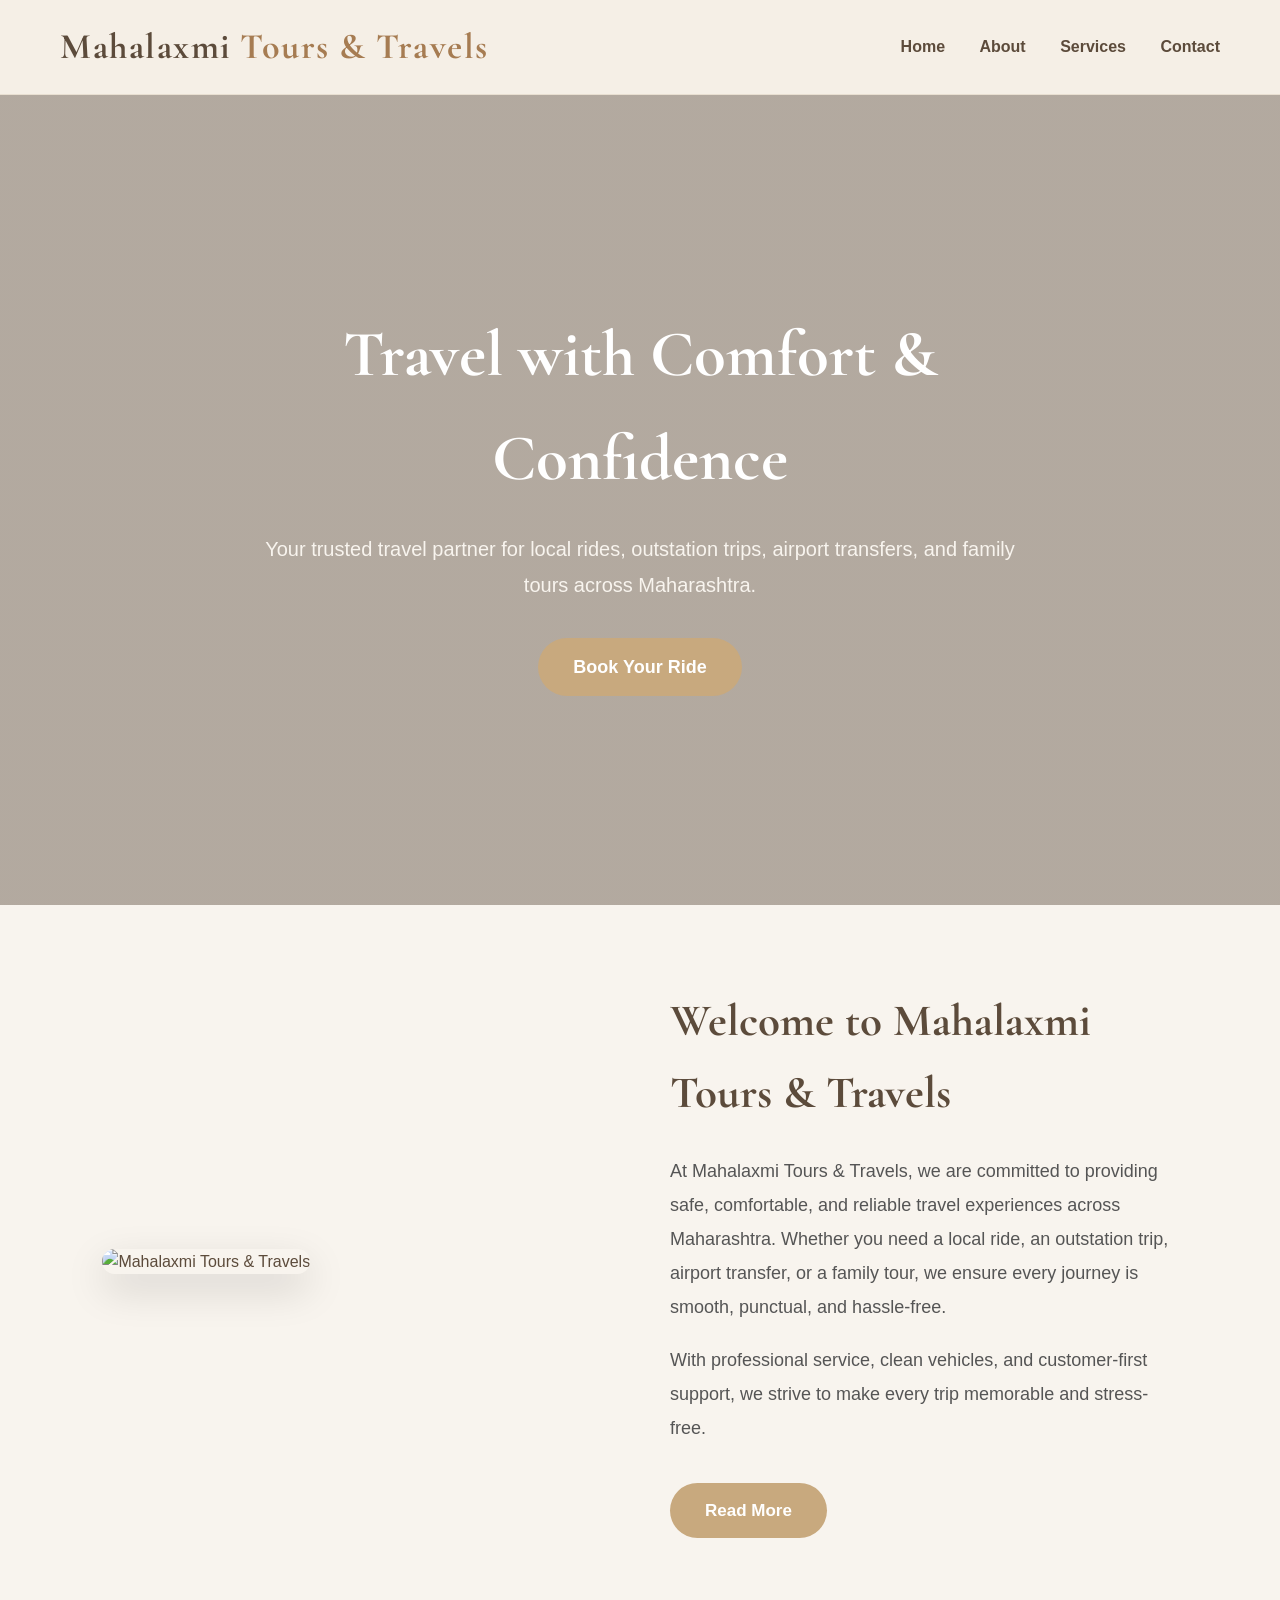
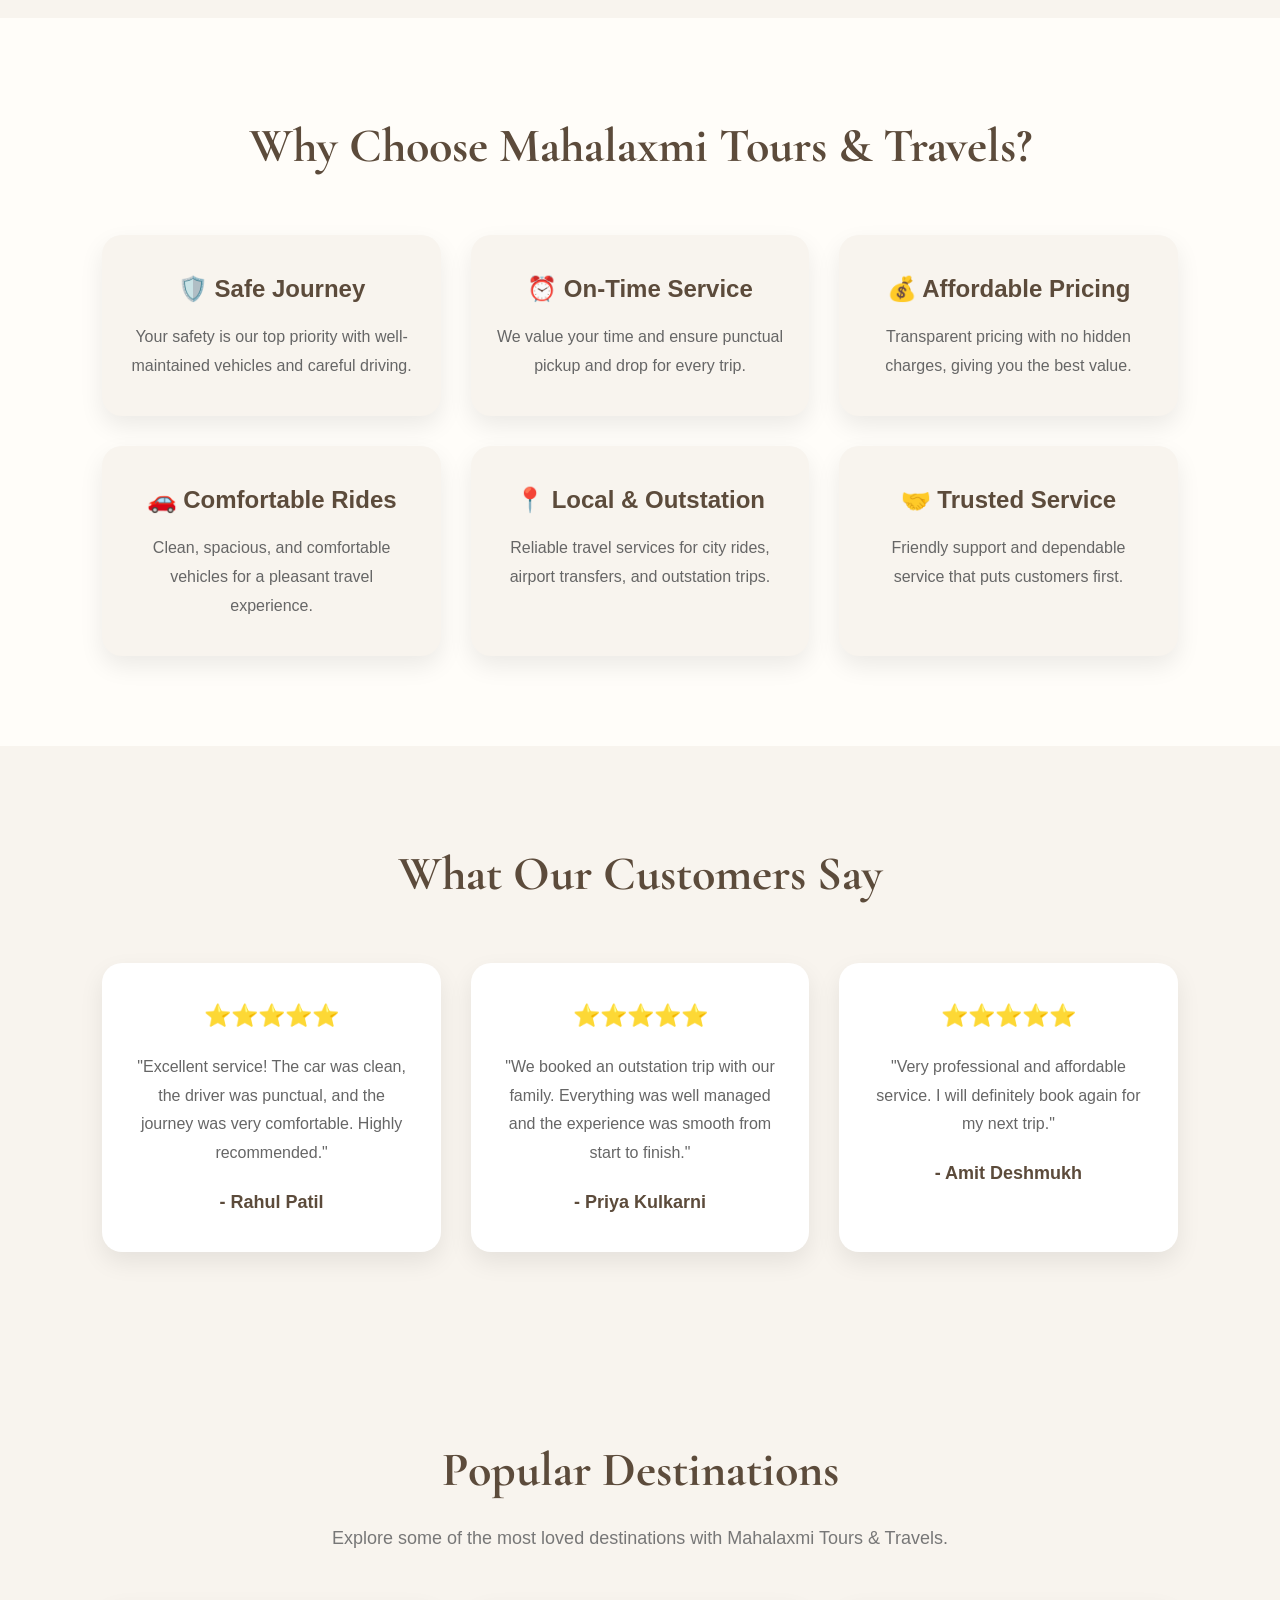
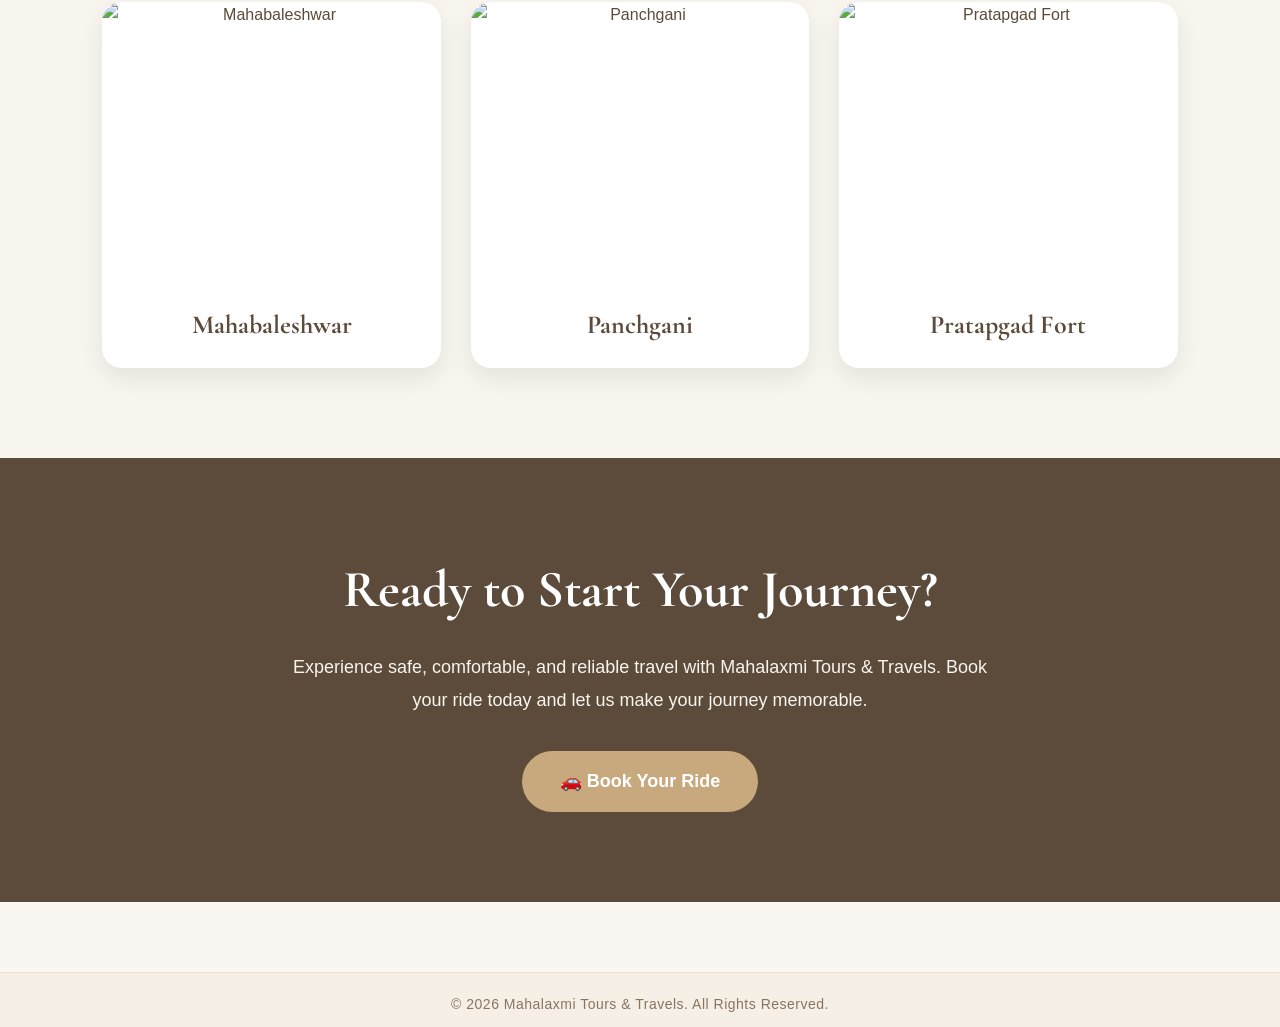
==== index.html @ e26c2c6f "Add files via upload" ====
<!DOCTYPE html> 
<html lang="en">
<head>
    <meta charset="UTF-8">
    <title>Mahalaxmi Tours and Travels</title>

    <link href="https://fonts.googleapis.com/css2?family=Poppins&display=swap" rel="stylesheet">

    <link rel="stylesheet" href="style.css">
    <link href="https://fonts.googleapis.com/css2?family=Cormorant+Garamond:wght@600;700&display=swap" rel="stylesheet">
</head>
<body>

    <!-- Navbar -->
    <header>
      <h1>
    Mahalaxmi
    <span>Tours & Travels</span>
</h1>
        <nav>
            <a href="#home">Home</a>
            <a href="about.html">About</a>
            <a href="services.html">Services</a>
            <a href="contact.html">Contact</a>
        </nav>
    </header>

    <section class="hero">

    <div class="hero-content">

        <h2>Travel with Comfort & Confidence</h2>

        <p>
            Your trusted travel partner for local rides,
            outstation trips, airport transfers, and family tours
            across Maharashtra.
        </p>

        <a href="contact.html" class="hero-btn">
            Book Your Ride
        </a>

    </div>

</section>

<section class="welcome">

    <div class="welcome-container">

        <div class="welcome-image">
            <img src="images/about.jpg" alt="Mahalaxmi Tours & Travels">
        </div>

        <div class="welcome-content">

            <h2>Welcome to Mahalaxmi Tours & Travels</h2>

            <p>
                At Mahalaxmi Tours & Travels, we are committed to providing
                safe, comfortable, and reliable travel experiences across
                Maharashtra. Whether you need a local ride, an outstation trip,
                airport transfer, or a family tour, we ensure every journey is
                smooth, punctual, and hassle-free.
            </p>

            <p>
                With professional service, clean vehicles, and customer-first
                support, we strive to make every trip memorable and stress-free.
            </p>

            <a href="about.html" class="read-btn">Read More</a>

        </div>

    </div>

</section>

<section class="why-choose">

    <h2>Why Choose Mahalaxmi Tours & Travels?</h2>

    <div class="why-container">

        <div class="why-card">
            <h3>🛡️ Safe Journey</h3>
            <p>Your safety is our top priority with well-maintained vehicles and careful driving.</p>
        </div>

        <div class="why-card">
            <h3>⏰ On-Time Service</h3>
            <p>We value your time and ensure punctual pickup and drop for every trip.</p>
        </div>

        <div class="why-card">
            <h3>💰 Affordable Pricing</h3>
            <p>Transparent pricing with no hidden charges, giving you the best value.</p>
        </div>

        <div class="why-card">
            <h3>🚗 Comfortable Rides</h3>
            <p>Clean, spacious, and comfortable vehicles for a pleasant travel experience.</p>
        </div>

        <div class="why-card">
            <h3>📍 Local & Outstation</h3>
            <p>Reliable travel services for city rides, airport transfers, and outstation trips.</p>
        </div>

        <div class="why-card">
            <h3>🤝 Trusted Service</h3>
            <p>Friendly support and dependable service that puts customers first.</p>
        </div>

    </div>

</section>

<section class="reviews">

    <h2>What Our Customers Say</h2>

    <div class="review-container">

        <div class="review-card">
            <h3>⭐⭐⭐⭐⭐</h3>
            <p>
                "Excellent service! The car was clean, the driver was punctual,
                and the journey was very comfortable. Highly recommended."
            </p>
            <h4>- Rahul Patil</h4>
        </div>

        <div class="review-card">
            <h3>⭐⭐⭐⭐⭐</h3>
            <p>
                "We booked an outstation trip with our family. Everything was
                well managed and the experience was smooth from start to finish."
            </p>
            <h4>- Priya Kulkarni</h4>
        </div>

        <div class="review-card">
            <h3>⭐⭐⭐⭐⭐</h3>
            <p>
                "Very professional and affordable service. I will definitely
                book again for my next trip."
            </p>
            <h4>- Amit Deshmukh</h4>
        </div>

    </div>

</section>

<section class="destinations">

    <h2>Popular Destinations</h2>
    <p class="destination-subtitle">
        Explore some of the most loved destinations with Mahalaxmi Tours & Travels.
    </p>

    <div class="destination-container">

        <div class="destination-card">
            <img src="images/mahabaleshwar.png" alt="Mahabaleshwar">
            <h3>Mahabaleshwar</h3>
        </div>

        <div class="destination-card">
            <img src="images/panchgani.jpg" alt="Panchgani">
            <h3>Panchgani</h3>
        </div>

        <div class="destination-card">
            <img src="images/pratapgad.jpg" alt="Pratapgad Fort">
            <h3>Pratapgad Fort</h3>
        </div>

    </div>

</section>

<section class="cta">

    <div class="cta-content">

        <h2>Ready to Start Your Journey?</h2>

        <p>
            Experience safe, comfortable, and reliable travel with
            Mahalaxmi Tours & Travels. Book your ride today and let
            us make your journey memorable.
        </p>

        <a href="contact.html" class="cta-btn">
            🚗 Book Your Ride
        </a>

    </div>

</section>


    

















    <footer>
        <p>© 2026 Mahalaxmi Tours & Travels. All Rights Reserved.</p>
    </footer>

</body>
</html>
---- style.css ----
* {
    margin: 0;
    padding: 0;
    box-sizing: border-box;
}

body {
    font-family: Arial, sans-serif;
    background-color: #FAF7F2;
    color: #5C4B3B;
    line-height: 1.6;
}

header {
    background: #F5EFE6;
    padding: 18px 60px;
    display: flex;
    justify-content: space-between;
    align-items: center;
    position: sticky;
    top: 0;
    z-index: 1000;
    border-bottom: 1px solid #E8DFD1;
}

header h1{
    font-family: 'Cormorant Garamond', serif;
    font-size: 36px;
    font-weight: 700;
    letter-spacing: 1.5px;
    color: #5C4B3B;
}

header h1 span{
    color: #A67C52;
}

nav a {
    color: #5C4B3B;
    text-decoration: none;
    margin-left: 30px;
    font-size: 16px;
    font-weight: 600;
    position: relative;
    transition: 0.3s;
}

nav a:hover {
    color: #A67C52;
}

footer{
    background: #F5EFE6;
    border-top: 1px solid #E8DFD1;
    text-align: center;
    padding: 12px 20px;
    margin-top: 70px;
}

footer p{
    color: #5C4B3B;
    font-size: 15px;
    letter-spacing: 0.5px;
}

footer p:last-child{
    margin-top: 8px;
    color: #8A7460;
    font-size: 14px;
}

.contact-container {
    max-width: 1100px;
    margin: 40px auto;
    padding: 0 40px;
}
.contact-container h2{
    font-family: 'Cormorant Garamond', serif;
    font-size: 54px;
    font-weight: 700;
    color: #5C4B3B;
    letter-spacing: 2px;
    margin-bottom: 20px;
}

.contact-subtitle {
    color: #7A6753;
    font-size: 18px;
    line-height: 1.8;
    max-width: 650px;
    margin-bottom: 45px;
}

.contact-cards{
    display: flex;
    gap: 25px;
    margin-top: 40px;
    flex-wrap: wrap;
}

.contact-card{
    flex: 1;
    min-width: 280px;
    background: #FFFFFF;
    border: 1px solid #E8DFD1;
    border-radius: 18px;
    padding: 30px;
    transition: 0.3s ease;
}

.contact-card:hover{
    transform: translateY(-6px);
    box-shadow: 0 12px 25px rgba(92,75,59,0.12);
}

.contact-card h3{
    color:#5C4B3B;
    margin-bottom:15px;
    font-size:22px;
}

.contact-card p{
    color:#7A6753;
    font-size:17px;
    line-height:1.8;
}
.contact-buttons{
    display: flex;
    gap: 20px;
    margin-top: 45px;
    flex-wrap: wrap;
}

.contact-buttons a{
    text-decoration: none;
    padding: 15px 30px;
    border-radius: 12px;
    font-size: 16px;
    font-weight: 600;
    transition: all 0.3s ease;
}
.btn-primary{
    background: #5C4B3B;
    color: #FAF7F2;
}

.btn-primary:hover{
    background: #A67C52;
}
.btn-secondary{
    background: #5C4B3B;
    color: #FAF7F2;
    border: 1px solid #5C4B3B;
}

.btn-secondary:hover{
    background: #A67C52;
    border-color: #A67C52;
    color: #FAF7F2;
}
.contact-page{
    display: flex;
    justify-content: center;
    align-items: center;
    padding: 70px 20px;
}

.contact-box{
    width: 100%;
    max-width: 950px;
    background: #FFFFFF;
    border: 1px solid #E8DFD1;
    border-radius: 20px;
    padding: 50px;
    box-shadow: 0 12px 35px rgba(92,75,59,0.08);
}

.hero{
    height: 90vh;
    background: linear-gradient(rgba(92,75,59,0.45), rgba(92,75,59,0.45)),
                url("images/hero.png");
    background-size: cover;
    background-position: center;
    background-repeat: no-repeat;
    display: flex;
    justify-content: center;
    align-items: center;
    text-align: center;
}

.hero-content{
    max-width: 750px;
}

.hero-content h2{
    font-family: 'Cormorant Garamond', serif;
    font-size: 65px;
    color: #FFFFFF;
    margin-bottom: 20px;
}

.hero-content p{
    font-size: 20px;
    color: #F8F4EE;
    line-height: 1.8;
    margin-bottom: 35px;
}

.hero-btn{
    display: inline-block;
    text-decoration: none;
    background: #C8A97E;
    color: #FFFFFF;
    padding: 15px 35px;
    border-radius: 50px;
    font-size: 18px;
    font-weight: 600;
    transition: 0.3s;
}

.hero-btn:hover{
    background: #A67C52;
}
/* Welcome Section */

.welcome{
    padding: 80px 8%;
    background: #F8F4EE;
}

.welcome-container{
    display: flex;
    align-items: center;
    justify-content: space-between;
    gap: 60px;
}

.welcome-image{
    flex: 1;
}

.welcome-image img{
    width: 100%;
    border-radius: 20px;
    box-shadow: 0 15px 40px rgba(0,0,0,0.15);
}

.welcome-content{
    flex: 1;
}

.welcome-content h2{
    font-size: 45px;
    color: #5C4B3B;
    margin-bottom: 25px;
    font-family: "Cormorant Garamond", serif;
}

.welcome-content p{
    font-size: 18px;
    line-height: 1.9;
    color: #555;
    margin-bottom: 18px;
}

.read-btn{
    display: inline-block;
    margin-top: 20px;
    padding: 14px 35px;
    background: #C8A97E;
    color: white;
    text-decoration: none;
    border-radius: 50px;
    font-size: 17px;
    font-weight: 600;
    transition: .3s;
}

.read-btn:hover{
    background: #A67C52;
}

@media(max-width:900px){

    .welcome-container{
        flex-direction: column;
    }

    .welcome-content{
        text-align:center;
    }

}
/* ==========================
   WHY CHOOSE US
========================== */

.why-choose{
    padding: 90px 8%;
    background: #FFFDF9;
    text-align: center;
}

.why-choose h2{
    font-family: "Cormorant Garamond", serif;
    font-size: 48px;
    color: #5C4B3B;
    margin-bottom: 50px;
}

.why-container{
    display: grid;
    grid-template-columns: repeat(3,1fr);
    gap: 30px;
}

.why-card{
    background: #F8F4EE;
    padding: 35px 25px;
    border-radius: 20px;
    box-shadow: 0 10px 25px rgba(0,0,0,0.08);
    transition: all 0.3s ease;
}

.why-card:hover{
    transform: translateY(-8px);
    box-shadow: 0 18px 35px rgba(0,0,0,0.12);
}

.why-card h3{
    color: #5C4B3B;
    font-size: 24px;
    margin-bottom: 15px;
}

.why-card p{
    color: #666;
    line-height: 1.8;
    font-size: 16px;
}

@media(max-width:992px){

    .why-container{
        grid-template-columns: repeat(2,1fr);
    }

}

@media(max-width:600px){

    .why-container{
        grid-template-columns:1fr;
    }

    .why-choose h2{
        font-size:36px;
    }

}

/* ==========================
   CUSTOMER REVIEWS
========================== */

.reviews{
    padding: 90px 8%;
    background: #F8F4EE;
    text-align: center;
}

.reviews h2{
    font-family: "Cormorant Garamond", serif;
    font-size: 48px;
    color: #5C4B3B;
    margin-bottom: 50px;
}

.review-container{
    display: grid;
    grid-template-columns: repeat(3,1fr);
    gap: 30px;
}

.review-card{
    background: #FFFFFF;
    padding: 35px 30px;
    border-radius: 20px;
    box-shadow: 0 10px 25px rgba(0,0,0,0.08);
    transition: 0.3s;
}

.review-card:hover{
    transform: translateY(-8px);
    box-shadow: 0 18px 35px rgba(0,0,0,0.12);
}

.review-card h3{
    font-size: 22px;
    margin-bottom: 20px;
}

.review-card p{
    color: #666;
    line-height: 1.8;
    font-size: 16px;
    margin-bottom: 20px;
}

.review-card h4{
    color: #5C4B3B;
    font-size: 18px;
}
@media(max-width:992px){

    .review-container{
        grid-template-columns: repeat(2,1fr);
    }

}

@media(max-width:600px){

    .review-container{
        grid-template-columns:1fr;
    }

    .reviews h2{
        font-size:36px;
    }

}
/* ==========================
   CALL TO ACTION
========================== */

.cta{
    background:#5C4B3B;
    padding:90px 20px;
    text-align:center;
}

.cta-content{
    max-width:700px;
    margin:auto;
}

.cta h2{
    font-family:'Cormorant Garamond', serif;
    font-size:52px;
    color:#fff;
    margin-bottom:20px;
}

.cta p{
    color:#F8F4EE;
    font-size:18px;
    line-height:1.8;
    margin-bottom:35px;
}

.cta-btn{
    display:inline-block;
    text-decoration:none;
    background:#C8A97E;
    color:#fff;
    padding:16px 38px;
    border-radius:50px;
    font-size:18px;
    font-weight:600;
    transition:.3s;
}

.cta-btn:hover{
    background:#fff;
    color:#5C4B3B;
}

/* ==========================
   POPULAR DESTINATIONS
========================== */

.destinations{
    padding: 90px 8%;
    background: #F8F4EE;
    text-align: center;
}

.destinations h2{
    font-family: "Cormorant Garamond", serif;
    font-size: 48px;
    color: #5C4B3B;
    margin-bottom: 15px;
}

.destination-subtitle{
    color: #777;
    font-size: 18px;
    margin-bottom: 50px;
}

.destination-container{
    display: grid;
    grid-template-columns: repeat(3,1fr);
    gap: 30px;
}

.destination-card{
    background: #fff;
    border-radius: 20px;
    overflow: hidden;
    box-shadow: 0 10px 25px rgba(0,0,0,.08);
    transition: .3s;
}

.destination-card:hover{
    transform: translateY(-10px);
    box-shadow: 0 20px 40px rgba(0,0,0,.15);
}

.destination-card img{
    width: 100%;
    height: 280px;
    object-fit: cover;
    display: block;
}

.destination-card h3{
    padding: 22px;
    font-size: 26px;
    color: #5C4B3B;
    font-family: "Cormorant Garamond", serif;
}

@media(max-width:992px){

    .destination-container{
        grid-template-columns: repeat(2,1fr);
    }

}

@media(max-width:650px){

    .destination-container{
        grid-template-columns:1fr;
    }

    .destinations h2{
        font-size:36px;
    }

    .destination-card img{
        height:240px;
    }

}
/* ==========================
   ABOUT HERO
========================== */

.about-hero{
    height: 60vh;
    background: linear-gradient(rgba(0,0,0,0.45), rgba(0,0,0,0.45)),
                url("images/about-banner.jpg");
    background-size: cover;
    background-position: center;
    background-repeat: no-repeat;

    display: flex;
    justify-content: center;
    align-items: center;
    text-align: center;
}

.about-overlay{
    color: white;
    max-width: 800px;
    padding: 20px;
}

.about-overlay h1{
    font-size: 60px;
    font-family: "Cormorant Garamond", serif;
    margin-bottom: 20px;
}

.about-overlay p{
    font-size: 20px;
    line-height: 1.8;
}
@media(max-width:768px){

    .about-overlay h1{
        font-size:40px;
    }

    .about-overlay p{
        font-size:17px;
    }

}
/* ==========================
   WHO WE ARE
========================== */

.who-we-are{
    padding: 90px 8%;
    background: #F8F4EE;
}

.who-container{
    display: flex;
    align-items: center;
    justify-content: space-between;
    gap: 60px;
}

.who-image{
    flex: 1;
}

.who-image img{
    width: 100%;
    border-radius: 20px;
    box-shadow: 0 15px 35px rgba(0,0,0,0.15);
}

.who-content{
    flex: 1;
}

.who-content h2{
    font-family: "Cormorant Garamond", serif;
    font-size: 48px;
    color: #5C4B3B;
    margin-bottom: 25px;
}

.who-content p{
    font-size: 18px;
    line-height: 1.9;
    color: #666;
    margin-bottom: 20px;
}
@media(max-width:900px){

    .who-container{
        flex-direction: column;
    }

    .who-content{
        text-align: center;
    }

}
/* ==========================
   MISSION & VISION
========================== */

.mission-vision{
    padding: 90px 8%;
    background: #FFFDF9;
    text-align: center;
}

.mission-vision h2{
    font-family: "Cormorant Garamond", serif;
    font-size: 48px;
    color: #5C4B3B;
    margin-bottom: 50px;
}

.mv-container{
    display: flex;
    gap: 30px;
    justify-content: center;
}

.mv-card{
    flex: 1;
    background: #F8F4EE;
    padding: 40px 30px;
    border-radius: 20px;
    box-shadow: 0 10px 25px rgba(0,0,0,0.08);
    transition: .3s;
}

.mv-card:hover{
    transform: translateY(-8px);
    box-shadow: 0 18px 35px rgba(0,0,0,0.12);
}

.mv-card h3{
    color: #5C4B3B;
    font-size: 28px;
    margin-bottom: 20px;
}

.mv-card p{
    color: #666;
    line-height: 1.8;
    font-size: 17px;
}
@media(max-width:768px){

    .mv-container{
        flex-direction: column;
    }

}

/* ==========================
   CORE VALUES
========================== */

.core-values{
    padding: 90px 8%;
    background: #F8F4EE;
    text-align: center;
}

.core-values h2{
    font-family: "Cormorant Garamond", serif;
    font-size: 48px;
    color: #5C4B3B;
    margin-bottom: 50px;
}

.values-container{
    display: grid;
    grid-template-columns: repeat(3,1fr);
    gap: 30px;
}

.value-card{
    background: #FFFFFF;
    padding: 35px 25px;
    border-radius: 20px;
    box-shadow: 0 10px 25px rgba(0,0,0,0.08);
    transition: 0.3s;
}

.value-card:hover{
    transform: translateY(-8px);
    box-shadow: 0 18px 35px rgba(0,0,0,0.12);
}

.value-card h3{
    color: #5C4B3B;
    font-size: 24px;
    margin-bottom: 15px;
}

.value-card p{
    color: #666;
    line-height: 1.8;
    font-size: 16px;
}
@media(max-width:992px){

    .values-container{
        grid-template-columns: repeat(2,1fr);
    }

}

@media(max-width:600px){

    .values-container{
        grid-template-columns:1fr;
    }

}

/*==========================
    SERVICES HERO
===========================*/

.services-hero{
    height:60vh;
    background:linear-gradient(rgba(0,0,0,.45),rgba(0,0,0,.45)),
               url("images/services-banner.jpg");
    background-size:cover;
    background-position:center;
    display:flex;
    justify-content:center;
    align-items:center;
    text-align:center;
}

.services-overlay{
    color:#fff;
    padding:20px;
}

.services-overlay h1{
    font-family:"Cormorant Garamond", serif;
    font-size:60px;
    margin-bottom:20px;
}

.services-overlay p{
    font-size:20px;
    line-height:1.8;
}
/*==========================
    SERVICES INTRO
===========================*/

.services-intro{
    padding:80px 10%;
    text-align:center;
    background:#F8F4EE;
}

.services-intro h2{
    font-family:"Cormorant Garamond", serif;
    font-size:48px;
    color:#5C4B3B;
    margin-bottom:25px;
}

.services-intro p{
    max-width:850px;
    margin:auto;
    font-size:18px;
    line-height:1.9;
    color:#666;
}
/*==========================
    SERVICES LIST
===========================*/

.services-list{
    padding:90px 8%;
    background:#FFFDF9;
}

.services-list h2{
    text-align:center;
    font-family:"Cormorant Garamond", serif;
    font-size:50px;
    color:#5C4B3B;
    margin-bottom:60px;
}

.services-grid{
    display:flex;
    flex-direction:column;
    gap:50px;
}

.service-box{
    display:flex;
    align-items:center;
    background:#F8F4EE;
    border-radius:20px;
    overflow:hidden;
    box-shadow:0 10px 25px rgba(0,0,0,.08);
}

/* Every second card reverse */
.service-box:nth-child(even){
    flex-direction:row-reverse;
}

.service-box img{
    width:45%;
    height:350px;
    object-fit:cover;
}

.service-content{
    width:55%;
    padding:40px;
}

.service-content h3{
    font-family:"Cormorant Garamond", serif;
    font-size:34px;
    color:#5C4B3B;
    margin-bottom:20px;
}

.service-content p{
    color:#666;
    line-height:1.8;
    margin-bottom:20px;
    font-size:17px;
}

.service-content ul{
    list-style:none;
    margin-bottom:30px;
}

.service-content ul li{
    margin-bottom:10px;
    color:#555;
    font-size:16px;
}

.service-btn{
    display:inline-block;
    text-decoration:none;
    background:#C8A97E;
    color:#fff;
    padding:14px 35px;
    border-radius:50px;
    transition:.3s;
    font-weight:600;
}

.service-btn:hover{
    background:#A67C52;
}
@media(max-width:900px){

    .service-box{
        flex-direction:column !important;
    }

    .service-box img{
        width:100%;
        height:250px;
    }

    .service-content{
        width:100%;
        text-align:center;
    }

}

/*==========================
   SERVICE FEATURES
===========================*/

.service-features{
    padding:90px 8%;
    background:#F8F4EE;
    text-align:center;
}

.service-features h2{
    font-family:"Cormorant Garamond", serif;
    font-size:48px;
    color:#5C4B3B;
    margin-bottom:50px;
}

.feature-grid{
    display:grid;
    grid-template-columns:repeat(4,1fr);
    gap:25px;
}

.feature-card{
    background:#fff;
    padding:35px 25px;
    border-radius:20px;
    box-shadow:0 10px 25px rgba(0,0,0,.08);
    transition:.3s;
}

.feature-card:hover{
    transform:translateY(-8px);
    box-shadow:0 18px 35px rgba(0,0,0,.12);
}

.feature-card h3{
    font-size:22px;
    color:#5C4B3B;
    margin-bottom:15px;
}

.feature-card p{
    color:#666;
    line-height:1.8;
}
@media(max-width:992px){

    .feature-grid{
        grid-template-columns:repeat(2,1fr);
    }

}

@media(max-width:600px){

    .feature-grid{
        grid-template-columns:1fr;
    }

}

/*==========================
        OUR FLEET
==========================*/

.fleet{
    padding:90px 8%;
    background:#FFFDF9;
    text-align:center;
}

.fleet h2{
    font-family:"Cormorant Garamond", serif;
    font-size:48px;
    color:#5C4B3B;
    margin-bottom:15px;
}

.fleet-subtitle{
    max-width:750px;
    margin:0 auto 50px;
    color:#666;
    font-size:18px;
    line-height:1.8;
}

.fleet-gallery{
    display:grid;
    grid-template-columns:repeat(auto-fit,minmax(280px,1fr));
    gap:30px;
}

.fleet-card{
    background:#F8F4EE;
    border-radius:20px;
    overflow:hidden;
    box-shadow:0 10px 25px rgba(0,0,0,.08);
    transition:.3s;
}

.fleet-card:hover{
    transform:translateY(-10px);
    box-shadow:0 18px 35px rgba(0,0,0,.15);
}

.fleet-card img{
    width:100%;
    height:240px;
    object-fit:cover;
    transition:.4s;
}

.fleet-card:hover img{
    transform:scale(1.08);
}

.fleet-card h3{
    padding:20px;
    font-family:"Cormorant Garamond", serif;
    font-size:28px;
    color:#5C4B3B;
}
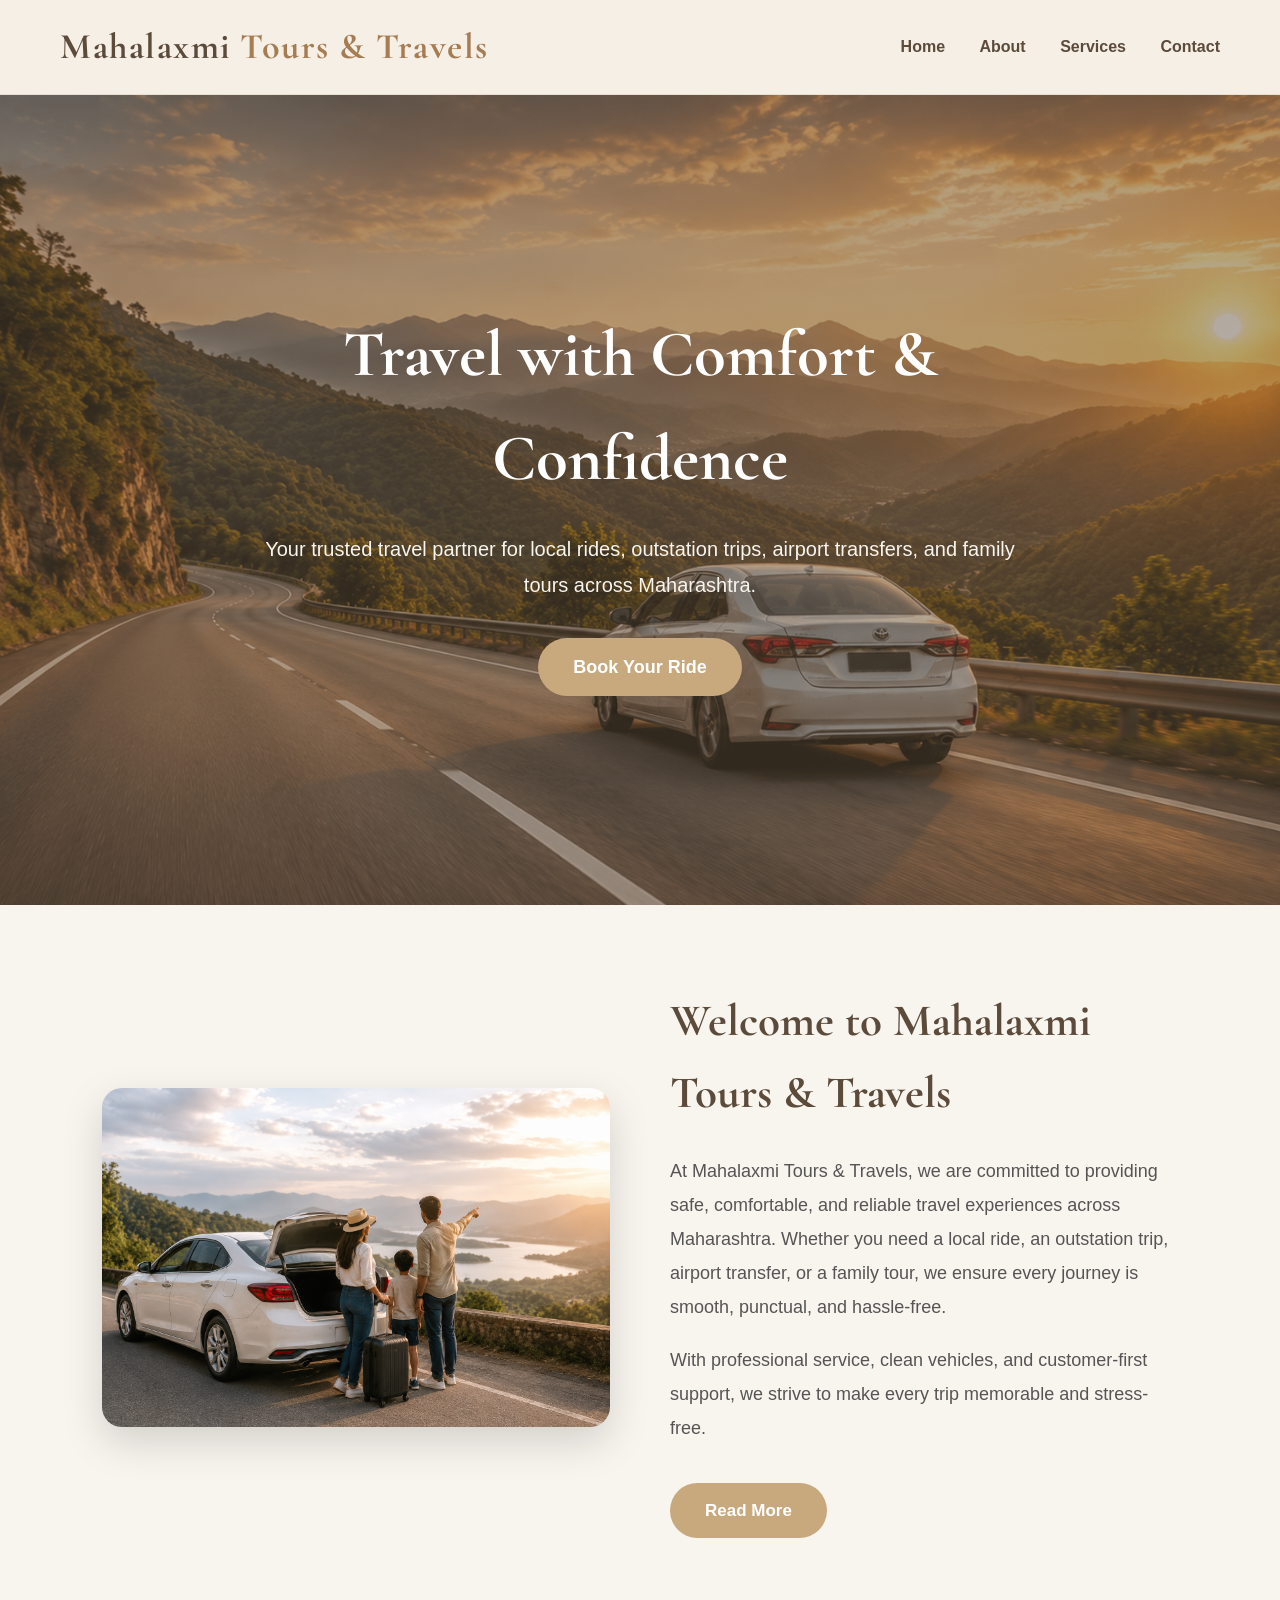
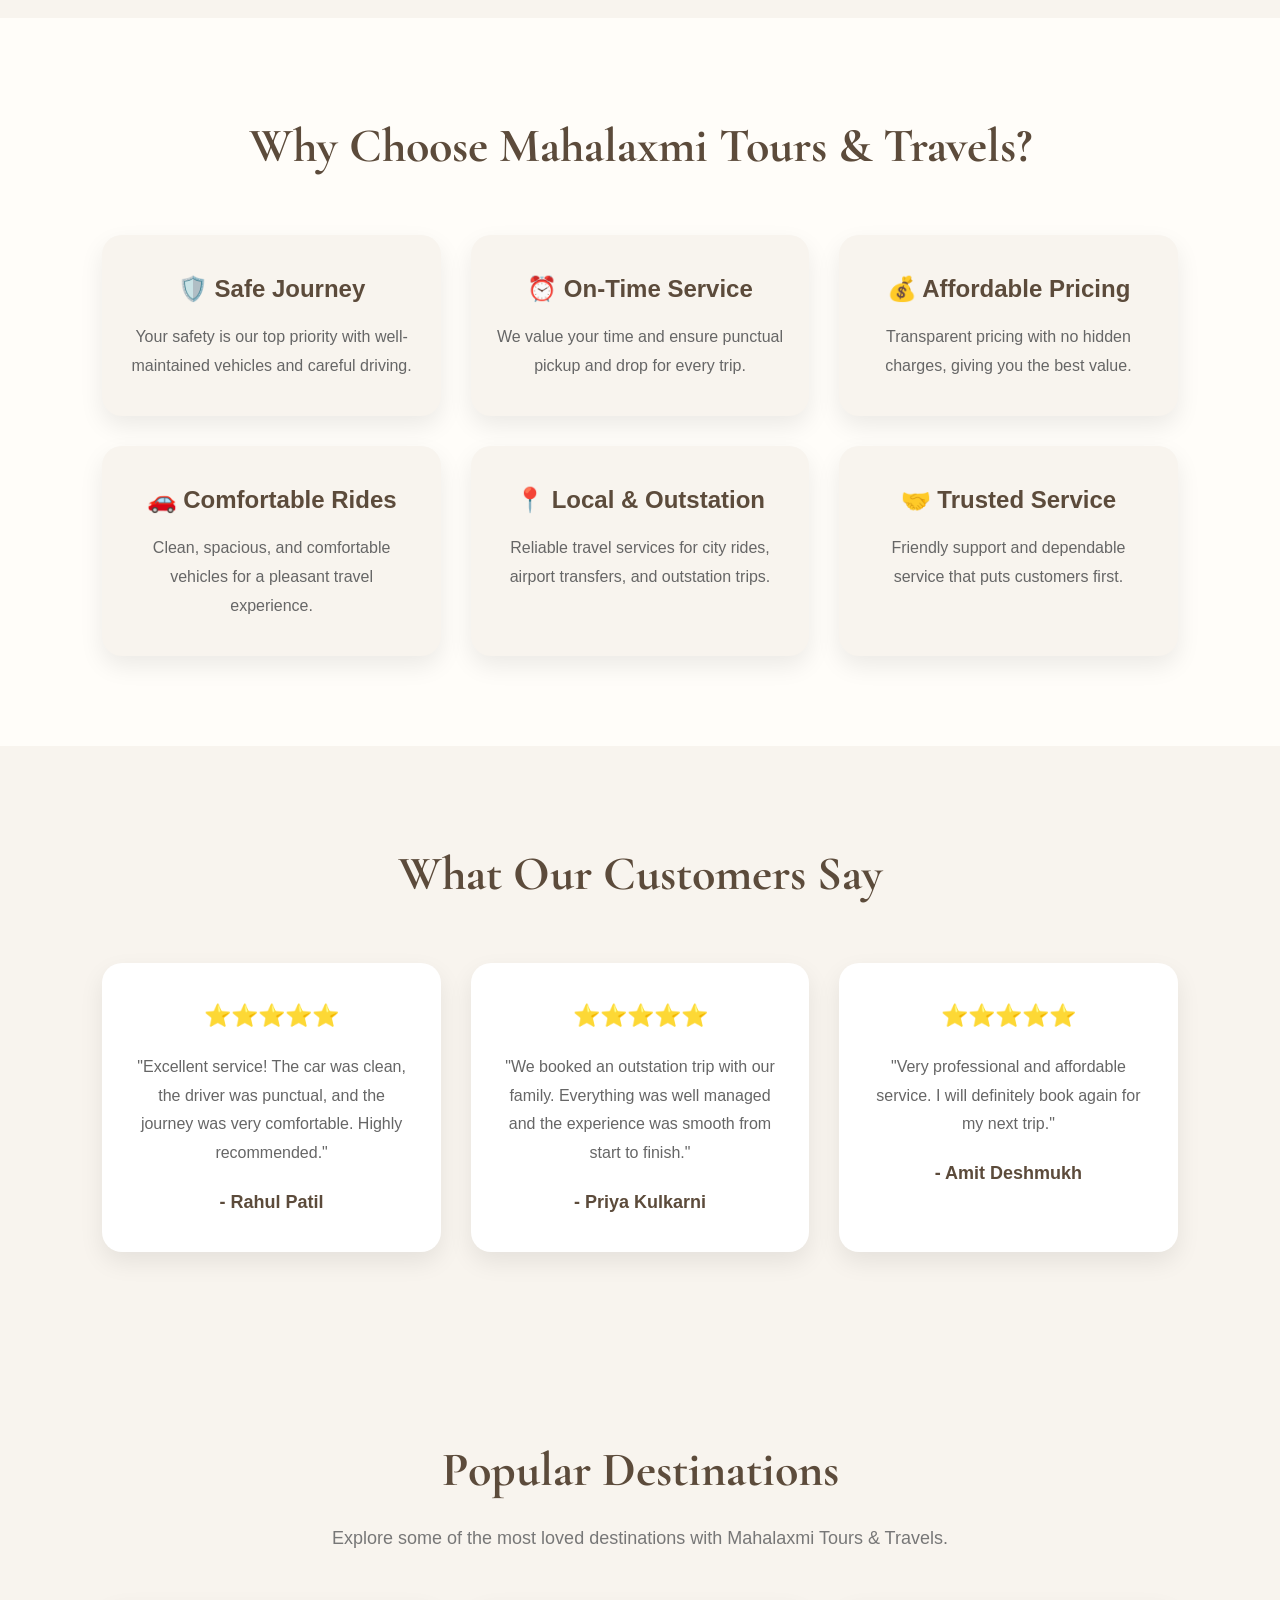
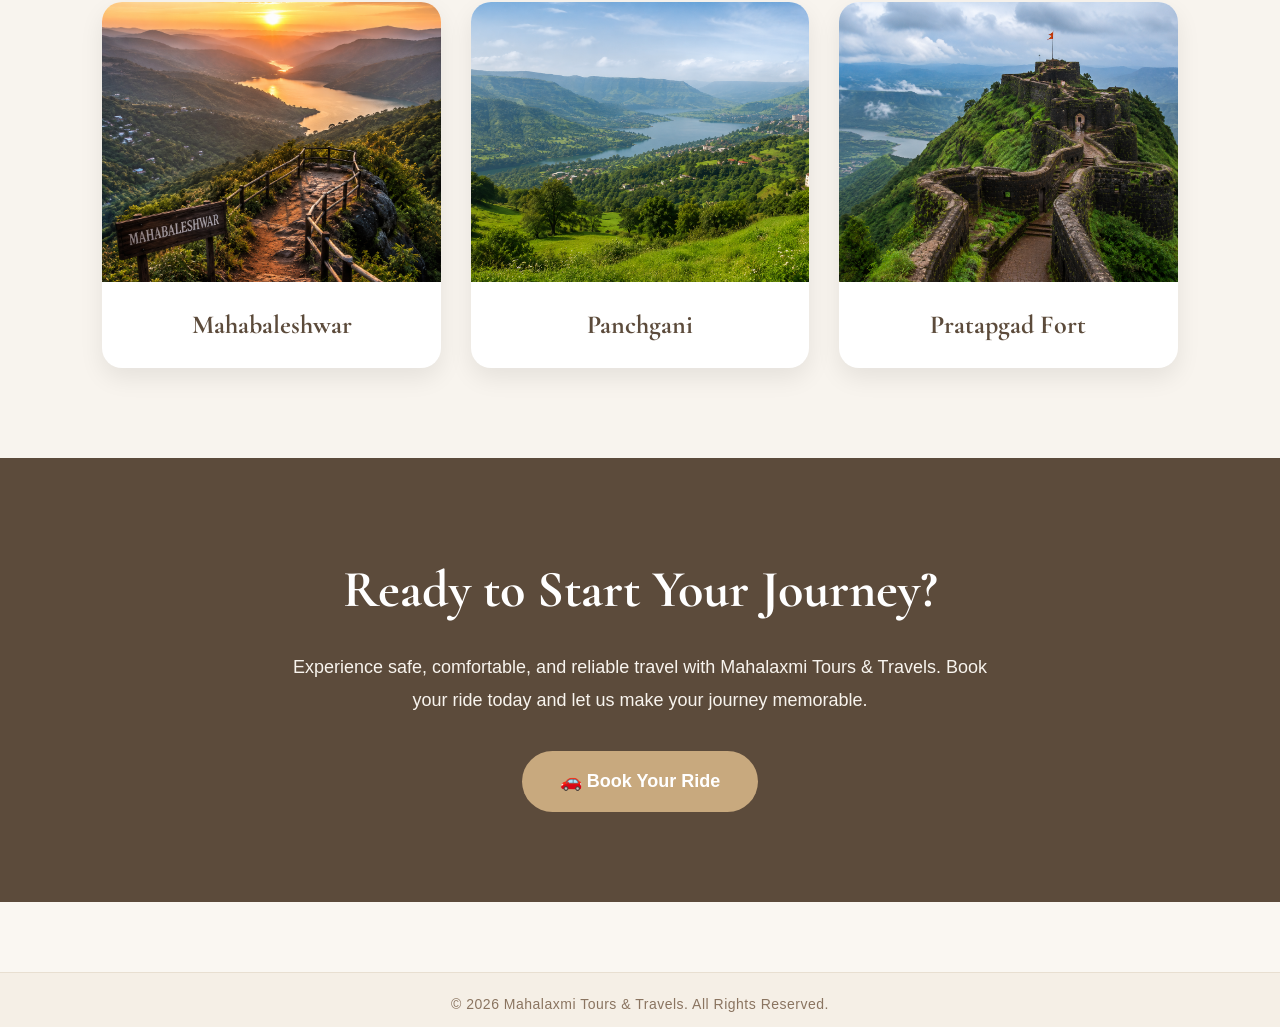
==== commit e07cedfa: "Add files via upload" ====
--- a/index.html
+++ b/index.html
@@ -50,7 +50,7 @@
     <div class="welcome-container">
 
         <div class="welcome-image">
-            <img src="images/about.jpg" alt="Mahalaxmi Tours & Travels">
+            <img src="about.jpg" alt="Mahalaxmi Tours & Travels">
         </div>
 
         <div class="welcome-content">
@@ -165,17 +165,17 @@
     <div class="destination-container">
 
         <div class="destination-card">
-            <img src="images/mahabaleshwar.png" alt="Mahabaleshwar">
+            <img src="mahabaleshwar.png" alt="Mahabaleshwar">
             <h3>Mahabaleshwar</h3>
         </div>
 
         <div class="destination-card">
-            <img src="images/panchgani.jpg" alt="Panchgani">
+            <img src="panchgani.jpg" alt="Panchgani">
             <h3>Panchgani</h3>
         </div>
 
         <div class="destination-card">
-            <img src="images/pratapgad.jpg" alt="Pratapgad Fort">
+            <img src="pratapgad.jpg" alt="Pratapgad Fort">
             <h3>Pratapgad Fort</h3>
         </div>
 
--- a/style.css
+++ b/style.css
@@ -178,7 +178,7 @@
 .hero{
     height: 90vh;
     background: linear-gradient(rgba(92,75,59,0.45), rgba(92,75,59,0.45)),
-                url("images/hero.png");
+                url("hero.png");
     background-size: cover;
     background-position: center;
     background-repeat: no-repeat;
@@ -562,7 +562,7 @@
 .about-hero{
     height: 60vh;
     background: linear-gradient(rgba(0,0,0,0.45), rgba(0,0,0,0.45)),
-                url("images/about-banner.jpg");
+                url("about-banner.jpg");
     background-size: cover;
     background-position: center;
     background-repeat: no-repeat;
@@ -780,7 +780,7 @@
 .services-hero{
     height:60vh;
     background:linear-gradient(rgba(0,0,0,.45),rgba(0,0,0,.45)),
-               url("images/services-banner.jpg");
+               url("services-banner.jpg");
     background-size:cover;
     background-position:center;
     display:flex;
